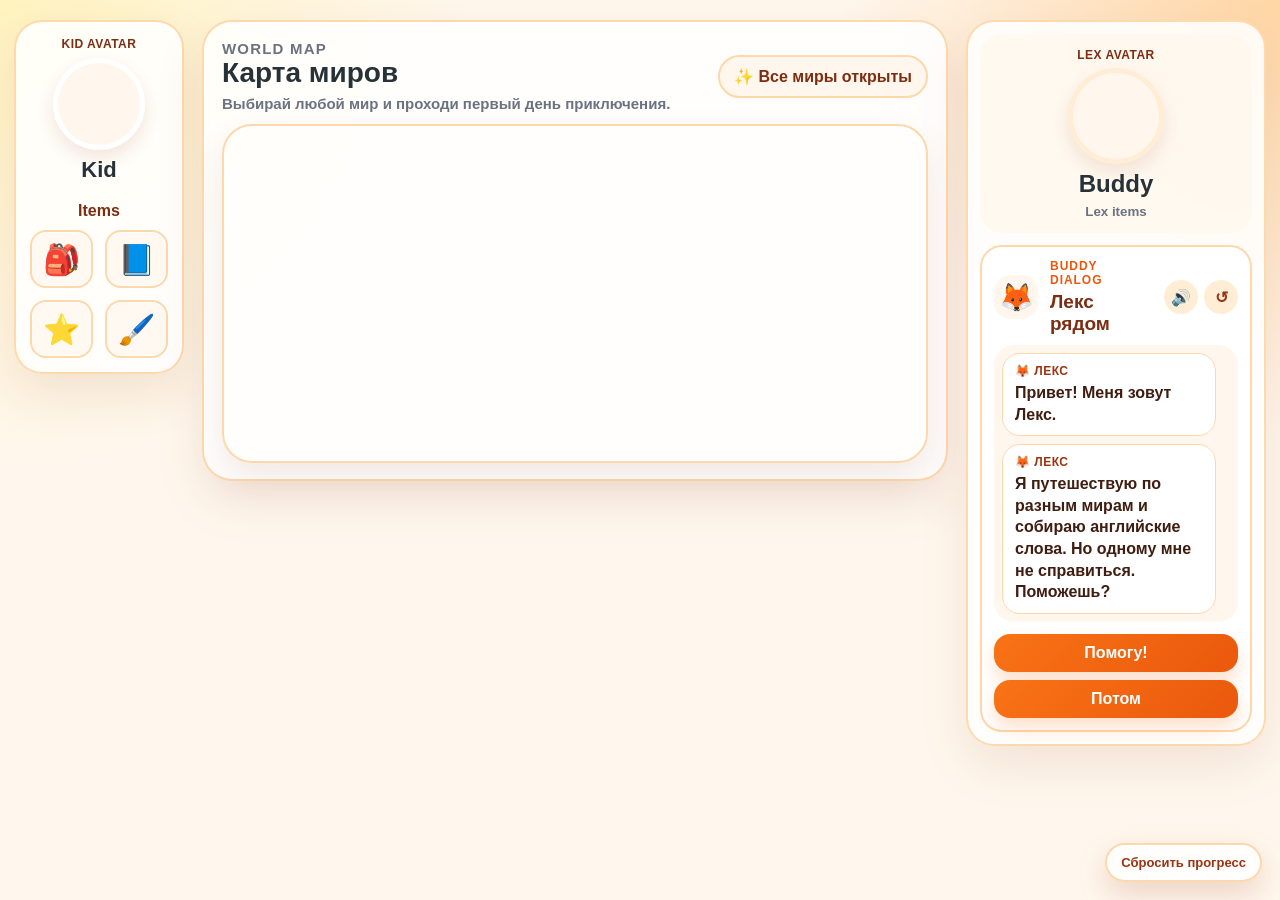
==== index.html @ 17012216 "Add files via upload" ====
<!doctype html>
<html lang="ru">
  <head>
    <meta charset="UTF-8" />
    <meta name="viewport" content="width=device-width, initial-scale=1.0" />
    <meta name="description" content="Геймифицированное приложение для изучения английского языка детьми." />
    <title>English Kids — Learning Adventure</title>
    <link rel="stylesheet" href="styles.css" />
  </head>
  <body>
    <main id="app"></main>
    <script src="content.js"></script>
    <script src="app.js"></script>
  </body>
</html>
---- styles.css ----
:root {
  --bg: #fff7ed;
  --panel: #ffffff;
  --panel-soft: #fffbeb;
  --text: #263238;
  --muted: #6b7280;
  --line: #fed7aa;
  --accent: #f97316;
  --accent-dark: #ea580c;
  --green: #16a34a;
  --shadow: 0 18px 50px rgba(124, 45, 18, 0.12);
}

* { box-sizing: border-box; }

body {
  margin: 0;
  min-height: 100vh;
  font-family: Arial, Helvetica, sans-serif;
  color: var(--text);
  background:
    radial-gradient(circle at top left, #fde68a 0, transparent 32%),
    radial-gradient(circle at top right, #fdba74 0, transparent 30%),
    var(--bg);
}

button, input { font: inherit; }
button { cursor: pointer; }

.shell {
  width: min(1160px, calc(100% - 28px));
  margin: 0 auto;
  padding: 22px 0 44px;
}

.topbar {
  display: grid;
  grid-template-columns: 240px 1fr auto;
  gap: 14px;
  align-items: stretch;
  margin-bottom: 18px;
}

.avatar-card, .xp-card, .hero, .scene-section, .task-main, .task-side, .completion-card {
  background: rgba(255, 255, 255, 0.88);
  border: 2px solid rgba(254, 215, 170, 0.9);
  border-radius: 28px;
  box-shadow: var(--shadow);
}

.avatar-card {
  display: flex;
  align-items: center;
  gap: 14px;
  padding: 16px;
}

.avatar-face {
  width: 62px;
  height: 62px;
  display: grid;
  place-items: center;
  border-radius: 22px;
  background: #ffedd5;
  font-size: 34px;
}

.avatar-card h1, .hero h2, .section-title h2, .task-header h2, .modal-card h2, .completion-card h2 {
  margin: 0;
}

.small-label {
  margin: 0 0 4px;
  font-size: 12px;
  font-weight: 800;
  color: var(--accent-dark);
  letter-spacing: 0.08em;
  text-transform: uppercase;
}

.xp-card { padding: 18px; }
.xp-head { display: flex; justify-content: space-between; gap: 10px; font-size: 15px; }
.xp-track { height: 16px; margin: 10px 0; overflow: hidden; border-radius: 999px; background: #ffedd5; border: 1px solid #fdba74; }
.xp-fill { height: 100%; border-radius: inherit; background: linear-gradient(90deg, #fb923c, #f97316); }
.skill-row { display: flex; flex-wrap: wrap; gap: 8px; }
.skill-pill { padding: 6px 10px; border-radius: 999px; background: #f3f4f6; color: var(--muted); font-size: 12px; font-weight: 700; }
.skill-pill.on { background: #dcfce7; color: #166534; }

.ghost-button {
  min-width: 148px;
  border: 2px solid #fed7aa;
  border-radius: 20px;
  color: #9a3412;
  background: rgba(255,255,255,0.82);
  font-weight: 800;
}

.hero {
  display: flex;
  justify-content: space-between;
  gap: 20px;
  align-items: center;
  padding: 26px;
  margin-bottom: 18px;
}
.hero p { margin: 8px 0 0; color: var(--muted); }
.hero-badge { font-size: 80px; filter: drop-shadow(0 8px 18px rgba(234,88,12,0.2)); }

.world-grid {
  display: grid;
  grid-template-columns: repeat(5, 1fr);
  gap: 12px;
  margin-bottom: 18px;
}

.world-card {
  display: flex;
  flex-direction: column;
  gap: 8px;
  min-height: 168px;
  padding: 16px;
  border: 2px solid var(--line);
  border-radius: 24px;
  background: #fff;
  text-align: left;
  box-shadow: 0 10px 25px rgba(124, 45, 18, 0.08);
}
.world-card.active { outline: 4px solid rgba(249,115,22,0.22); border-color: var(--accent); }
.world-emoji { font-size: 38px; }
.world-card strong { font-size: 20px; }
.world-card small { color: var(--muted); line-height: 1.35; }
.world-card em { margin-top: auto; color: var(--accent-dark); font-style: normal; font-weight: 800; }

.scene-section { padding: 20px; }
.section-title { display: flex; align-items: end; justify-content: space-between; gap: 18px; margin-bottom: 16px; }
.section-title span { color: var(--muted); font-weight: 700; }
.scene-grid { display: grid; grid-template-columns: repeat(2, 1fr); gap: 14px; }

.scene-card {
  display: grid;
  grid-template-columns: 64px 1fr auto;
  gap: 14px;
  align-items: center;
  padding: 16px;
  border: 2px solid #fde68a;
  border-radius: 22px;
  background: var(--panel-soft);
}
.scene-card.completed { background: #f0fdf4; border-color: #bbf7d0; }
.scene-emoji { display: grid; place-items: center; width: 58px; height: 58px; border-radius: 20px; background: #fff; font-size: 32px; }
.scene-card h3 { margin: 0 0 2px; }
.scene-card p { margin: 4px 0; color: var(--muted); }
.ru-title { font-weight: 800; color: #9a3412 !important; }
.tag-row { display: flex; flex-wrap: wrap; gap: 6px; margin-top: 9px; }
.tag-row span { padding: 5px 8px; border-radius: 999px; background: #fff; color: #9a3412; font-size: 12px; font-weight: 800; }

.primary-button {
  border: 0;
  border-radius: 18px;
  padding: 12px 18px;
  color: #fff;
  background: linear-gradient(135deg, var(--accent), var(--accent-dark));
  font-weight: 900;
  box-shadow: 0 10px 20px rgba(249,115,22,0.25);
}
.primary-button.wide { width: 100%; margin-top: 16px; }
.back-link { border: 0; background: transparent; color: #9a3412; font-weight: 900; padding: 0; margin-bottom: 16px; }
.empty-card { padding: 24px; border-radius: 22px; background: #fff; color: var(--muted); }

.task-layout {
  display: grid;
  grid-template-columns: minmax(0, 1fr) 360px;
  gap: 18px;
}
.task-main, .task-side { padding: 22px; }
.task-header { display: flex; justify-content: space-between; gap: 18px; align-items: start; }
.step-pill { padding: 8px 12px; border-radius: 999px; background: #ffedd5; color: #9a3412; font-weight: 900; }
.task-progress { height: 12px; background: #ffedd5; border-radius: 999px; overflow: hidden; margin: 18px 0; }
.task-progress div { height: 100%; background: var(--accent); border-radius: inherit; }
.task-card { padding: 22px; border-radius: 24px; background: #fff; border: 2px solid #fed7aa; }
.instruction { margin: 0 0 8px; color: #9a3412; font-weight: 800; }
.task-card h3 { margin: 0 0 18px; font-size: 28px; }
.choice-grid { display: grid; grid-template-columns: repeat(3, 1fr); gap: 12px; }
.choice-grid.multi { grid-template-columns: repeat(4, 1fr); }
.choice-card {
  min-height: 120px;
  display: flex;
  flex-direction: column;
  justify-content: center;
  align-items: center;
  gap: 8px;
  border: 2px solid #fed7aa;
  border-radius: 22px;
  background: #fff7ed;
  color: var(--text);
}
.choice-card:hover, .choice-card.selected { border-color: var(--accent); background: #ffedd5; transform: translateY(-1px); }
.choice-image { font-size: 24px; line-height: 1.05; }
.choice-card strong { position: relative; z-index: 1; }
.fill-row {
  display: flex;
  align-items: center;
  gap: 10px;
  flex-wrap: wrap;
  padding: 16px;
  border-radius: 18px;
  background: #fff7ed;
  font-size: 24px;
  font-weight: 800;
}
.answer-input {
  min-width: 130px;
  padding: 12px 14px;
  border: 2px solid #fdba74;
  border-radius: 16px;
  background: #fff;
  font-weight: 800;
}
.match-list { display: grid; gap: 10px; }
.match-item { display: flex; justify-content: space-between; align-items: center; padding: 14px 16px; border-radius: 18px; background: #fff7ed; border: 2px solid #fed7aa; font-size: 20px; }
.match-item span { font-size: 34px; }
.feedback { margin: 14px 0 0; padding: 12px 14px; border-radius: 16px; background: #ffedd5; color: #9a3412; font-weight: 900; }

.visual-card { position: sticky; top: 16px; border-radius: 24px; background: #fff; border: 2px solid #fed7aa; overflow: hidden; text-align: center; }
.visual-card img { width: 100%; display: block; aspect-ratio: 4 / 3; object-fit: cover; background: #fff7ed; }
.visual-card h3 { margin: 16px 16px 4px; }
.visual-card p { margin: 0 16px 18px; color: var(--muted); }
.visual-card.soft { padding: 34px 20px; }
.big-emoji { font-size: 92px; }

.modal-backdrop {
  position: fixed;
  inset: 0;
  z-index: 20;
  display: grid;
  place-items: center;
  padding: 18px;
  background: rgba(124, 45, 18, 0.35);
  backdrop-filter: blur(6px);
}
.modal-card {
  width: min(720px, 100%);
  max-height: 92vh;
  overflow: auto;
  padding: 26px;
  border-radius: 30px;
  background: #fff;
  border: 3px solid #fdba74;
  box-shadow: var(--shadow);
}
.rule-text { color: #374151; line-height: 1.55; font-weight: 700; }
.grammar-items { display: grid; grid-template-columns: repeat(3, 1fr); gap: 12px; margin: 18px 0; }
.grammar-items article { padding: 16px; border-radius: 20px; background: #fff7ed; border: 2px solid #fed7aa; text-align: center; }
.grammar-image { font-size: 42px; margin-bottom: 8px; }
.grammar-items p { color: var(--muted); margin-bottom: 0; }

.completion-card {
  width: min(720px, 100%);
  margin: 28px auto;
  padding: 26px;
  text-align: center;
}
.completion-card img { width: min(440px, 100%); aspect-ratio: 4 / 3; object-fit: cover; border-radius: 24px; border: 2px solid #fed7aa; background: #fff7ed; }
.completion-card h2 { font-size: 44px; color: var(--accent-dark); margin-top: 14px; }
.completion-card h3 { margin: 8px 0; }
.completion-card p { color: var(--muted); }
.reward-row { display: flex; justify-content: center; flex-wrap: wrap; gap: 10px; margin: 18px 0; }
.reward-row span { padding: 10px 14px; border-radius: 999px; background: #dcfce7; color: #166534; font-weight: 900; }
.hint-text { font-weight: 900; color: #9a3412 !important; }

@media (max-width: 920px) {
  .topbar { grid-template-columns: 1fr; }
  .world-grid { grid-template-columns: repeat(2, 1fr); }
  .scene-grid { grid-template-columns: 1fr; }
  .task-layout { grid-template-columns: 1fr; }
  .task-side { order: -1; }
  .choice-grid, .choice-grid.multi, .grammar-items { grid-template-columns: 1fr; }
  .scene-card { grid-template-columns: 54px 1fr; }
  .scene-card .primary-button { grid-column: 1 / -1; }
}

.match-columns {
  display: grid;
  grid-template-columns: 1fr 1fr;
  gap: 14px;
}
.match-col {
  padding: 14px;
  border: 2px solid #fed7aa;
  border-radius: 20px;
  background: #fffaf0;
}
.match-col h4 {
  margin: 0 0 10px;
  color: #334155;
}
.match-chip {
  min-height: 54px;
  display: grid;
  place-items: center;
  margin-bottom: 10px;
  padding: 12px;
  border-radius: 16px;
  background: #fff7ed;
  border: 1px solid #fed7aa;
  font-weight: 900;
}
.picture-chip {
  font-size: 34px;
}
.grammar-pair-grid {
  display: grid;
  grid-template-columns: repeat(3, 1fr);
  gap: 12px;
  margin: 18px 0;
}
.grammar-pair {
  padding: 12px;
  border-radius: 22px;
  background: #fff7ed;
  border: 2px solid #fed7aa;
}
.grammar-mini {
  min-height: 132px;
  padding: 12px;
  border-radius: 18px;
  background: #fffdf7;
  text-align: center;
}
.grammar-mini p {
  margin: 6px 0 0;
  color: var(--muted);
}
.pair-arrow {
  text-align: center;
  color: var(--accent-dark);
  font-weight: 900;
  padding: 4px 0;
}
.vocab-grid {
  display: grid;
  grid-template-columns: repeat(2, 1fr);
  gap: 12px;
}
.vocab-item {
  padding: 16px;
  border: 2px solid #fed7aa;
  border-radius: 22px;
  background: #fff7ed;
  text-align: center;
}
.vocab-item span {
  display: block;
  font-size: 48px;
  margin-bottom: 8px;
}
.vocab-item em {
  color: #9a3412;
  font-style: normal;
}
.vocab-item p {
  color: var(--muted);
  margin: 8px 0 0;
}
.completion-card img {
  width: min(560px, 100%);
  aspect-ratio: 16 / 9;
}
.world-grid {
  grid-template-columns: repeat(auto-fit, minmax(160px, 1fr));
}
@media (max-width: 920px) {
  .match-columns,
  .grammar-pair-grid,
  .vocab-grid {
    grid-template-columns: 1fr;
  }
}

/* v4: real interactive matching */
.interactive-match .match-chip {
  width: 100%;
  cursor: pointer;
  color: var(--text);
}
.interactive-match .match-chip:hover,
.interactive-match .match-chip.selected {
  border-color: var(--accent);
  background: #ffedd5;
  transform: translateY(-1px);
}
.interactive-match .match-chip.matched {
  background: #dcfce7;
  border-color: #86efac;
  color: #166534;
  cursor: default;
}
.interactive-match .match-chip:disabled {
  opacity: 0.9;
}
.match-help,
.mini-progress {
  margin: 12px 0 0;
  color: var(--muted);
  font-weight: 800;
}

/* v4: Vocabulary Garden interactive picture */
.vocab-modal-card {
  width: min(860px, 100%);
}
.modal-vocab-grid .vocab-item,
.vocab-grid .vocab-item {
  cursor: pointer;
}
.modal-vocab-grid .vocab-item:hover,
.vocab-grid .vocab-item:hover {
  border-color: var(--accent);
  background: #ffedd5;
}
.vocab-item {
  color: var(--text);
  font: inherit;
}
.vocab-item strong {
  display: block;
  font-size: 20px;
}
.vocab-item small {
  display: inline-block;
  margin-top: 8px;
  color: #9a3412;
  font-weight: 900;
}

.garden-scene {
  position: relative;
  min-height: 430px;
  overflow: hidden;
  border: 3px solid #bbf7d0;
  border-radius: 30px;
  background:
    radial-gradient(circle at 50% 56%, rgba(255,255,255,0.8) 0 8%, transparent 18%),
    radial-gradient(circle at 48% 45%, #bfdbfe 0 0.5%, transparent 18%),
    linear-gradient(#7dd3fc 0 48%, #bbf7d0 48% 100%);
  box-shadow: inset 0 -90px 80px rgba(22, 163, 74, 0.15);
}
.garden-scene::before,
.garden-scene::after {
  content: "";
  position: absolute;
  bottom: 0;
  width: 260px;
  height: 260px;
  border-radius: 50% 50% 0 0;
  background: #15803d;
  opacity: 0.22;
}
.garden-scene::before { left: -80px; }
.garden-scene::after { right: -70px; }
.garden-word {
  position: absolute;
  display: grid;
  place-items: center;
  gap: 8px;
  min-width: 124px;
  padding: 12px 16px;
  border: 3px solid rgba(255,255,255,0.8);
  border-radius: 26px;
  background: rgba(255, 255, 255, 0.68);
  color: #fff;
  text-shadow: 0 2px 5px rgba(15,23,42,0.35);
  font-weight: 900;
  box-shadow: 0 12px 30px rgba(15,23,42,0.16);
  backdrop-filter: blur(4px);
  cursor: pointer;
}
.garden-word strong { font-size: 24px; }
.garden-emoji { font-size: 68px; line-height: 1; text-shadow: none; }
.garden-word:hover,
.garden-word.active {
  transform: translateY(-3px) scale(1.03);
  background: rgba(255, 237, 213, 0.9);
  color: #9a3412;
  text-shadow: none;
  border-color: var(--accent);
}
.garden-word.seen::after {
  content: "✓";
  position: absolute;
  top: -8px;
  right: -8px;
  display: grid;
  place-items: center;
  width: 30px;
  height: 30px;
  border-radius: 999px;
  background: #22c55e;
  color: #fff;
  text-shadow: none;
}
.garden-tall { left: 8%; top: 8%; }
.garden-beautiful { left: 40%; top: 36%; }
.garden-ugly { right: 8%; top: 19%; }
.garden-short { right: 12%; bottom: 8%; }

.vocab-detail-card {
  padding: 20px;
  text-align: center;
}
.vocab-detail-card .detail-emoji {
  font-size: 92px;
}
.vocab-detail-card h3 {
  margin: 8px 0 4px;
  color: #9a3412;
  font-size: 34px;
}
.vocab-detail-card .translation {
  margin: 0 0 8px;
  color: var(--text);
  font-size: 20px;
  font-weight: 900;
}
.listen-button {
  border: 0;
  border-radius: 16px;
  padding: 10px 14px;
  background: #ffedd5;
  color: #9a3412;
  font-weight: 900;
}
.vocab-side {
  padding: 10px;
}
.garden-detail-mobile {
  display: none;
  margin-top: 12px;
  border: 2px solid #fed7aa;
  border-radius: 22px;
  background: #fff7ed;
}

@media (max-width: 920px) {
  .garden-scene { min-height: 520px; }
  .garden-word { min-width: 110px; }
  .garden-tall { left: 6%; top: 5%; }
  .garden-beautiful { left: 28%; top: 38%; }
  .garden-ugly { right: 5%; top: 18%; }
  .garden-short { right: 8%; bottom: 8%; }
  .garden-detail-mobile { display: block; }
  .task-side .vocab-side { display: none; }
}

/* v5: Vocabulary Garden static preview and image-based garden */
.vocab-world-intro {
  display: grid;
  grid-template-columns: minmax(280px, 520px) 1fr;
  gap: 18px;
  align-items: center;
  margin: 0 0 18px;
  padding: 16px;
  border: 2px solid #bbf7d0;
  border-radius: 24px;
  background: #f0fdf4;
}
.vocab-world-intro img {
  width: 100%;
  border-radius: 20px;
  border: 2px solid #fed7aa;
  display: block;
}
.vocab-world-intro h3 { margin: 0 0 8px; }
.vocab-world-intro p { margin: 0 0 12px; color: var(--muted); font-weight: 700; line-height: 1.45; }
.word-pill-row { display: flex; flex-wrap: wrap; gap: 8px; }
.word-pill-row span {
  padding: 7px 10px;
  border-radius: 999px;
  background: #fff;
  color: #166534;
  font-weight: 900;
  border: 1px solid #bbf7d0;
}

.choice-grid { grid-template-columns: repeat(auto-fit, minmax(150px, 1fr)); }
.choice-grid.multi { grid-template-columns: repeat(auto-fit, minmax(120px, 1fr)); }

.image-garden {
  min-height: 410px;
  background-size: cover;
  background-position: center;
  border-color: #fdba74;
}
.image-garden::before,
.image-garden::after { display: none; }
.image-garden .garden-word {
  min-width: 96px;
  padding: 8px 12px;
  background: rgba(255,255,255,0.25);
  border-color: rgba(255,255,255,0.55);
  color: #fff;
  box-shadow: none;
  text-shadow: 0 2px 6px rgba(15,23,42,0.55);
}
.image-garden .garden-emoji {
  display: none;
}
.image-garden .garden-word strong { font-size: 22px; }
.image-garden .garden-word:hover,
.image-garden .garden-word.active {
  background: rgba(255, 237, 213, 0.95);
  color: #9a3412;
  text-shadow: none;
}
.image-garden .garden-tall { left: 17%; top: 3%; }
.image-garden .garden-beautiful { left: 42%; top: 9%; }
.image-garden .garden-ugly { right: 13%; top: 20%; }
.image-garden .garden-short { left: 9%; bottom: 22%; }
.image-garden .garden-hungry { left: 31%; bottom: 13%; }
.image-garden .garden-yum { left: 54%; bottom: 14%; }
.image-garden .garden-yuck { right: 9%; bottom: 15%; }

.vocab-thumb {
  width: 96px;
  height: 72px;
  object-fit: cover;
  border-radius: 14px;
  display: block;
  margin: 0 auto 8px;
}
.detail-image {
  width: min(260px, 100%);
  aspect-ratio: 4 / 3;
  object-fit: cover;
  border-radius: 18px;
  border: 2px solid #fed7aa;
  display: block;
  margin: 0 auto 10px;
}

@media (max-width: 920px) {
  .vocab-world-intro { grid-template-columns: 1fr; }
  .image-garden { min-height: 360px; }
  .image-garden .garden-word { min-width: 78px; padding: 6px 8px; }
  .image-garden .garden-word strong { font-size: 16px; }
}

/* v6 final Café fixes */
.grammar-ru {
  display: block;
  margin-top: 5px;
  color: #9a3412;
  font-style: normal;
  font-weight: 900;
}
.grammar-listen {
  margin-top: 10px;
  padding: 8px 10px;
  font-size: 13px;
}
.basic-garden .garden-tall { left: 27%; top: 2%; }
.basic-garden .garden-beautiful { left: 42%; top: 39%; }
.basic-garden .garden-ugly { right: 11%; top: 27%; }
.basic-garden .garden-short { right: 10%; bottom: 26%; }
.full-garden .garden-tall { left: 16%; top: 4%; }
.full-garden .garden-beautiful { left: 42%; top: 4%; }
.full-garden .garden-ugly { right: 13%; top: 21%; }
.full-garden .garden-short { left: 8%; bottom: 16%; }
.full-garden .garden-hungry { left: 31%; bottom: 15%; }
.full-garden .garden-yum { left: 62%; bottom: 31%; }
.full-garden .garden-yuck { right: 9%; bottom: 31%; }

/* v8 Zoo world */
.word-pill-button {
  padding: 7px 10px;
  border-radius: 999px;
  background: #fff;
  color: #166534;
  font: inherit;
  font-weight: 900;
  border: 1px solid #bbf7d0;
  cursor: pointer;
}
.word-pill-button:hover {
  background: #dcfce7;
}
.zoo-garden .garden-lion { left: 8%; top: 52%; }
.zoo-garden .garden-giraffe { left: 28%; top: 20%; }
.zoo-garden .garden-elephant { left: 56%; top: 45%; }
.zoo-garden .garden-octopus { right: 7%; bottom: 14%; }
.zoo-garden.image-garden .garden-word {
  background: rgba(255,255,255,0.38);
}
@media (max-width: 920px) {
  .zoo-garden .garden-lion { left: 6%; top: 50%; }
  .zoo-garden .garden-giraffe { left: 22%; top: 18%; }
  .zoo-garden .garden-elephant { left: 50%; top: 44%; }
  .zoo-garden .garden-octopus { right: 5%; bottom: 12%; }
}

/* v9 zoo edits */
.toast-card {
  position: fixed;
  top: 18px;
  right: 18px;
  z-index: 30;
  width: min(360px, calc(100vw - 32px));
  background: rgba(255,255,255,0.96);
  border: 2px solid #fed7aa;
  border-radius: 22px;
  box-shadow: 0 18px 48px rgba(154, 52, 18, 0.18);
  padding: 14px 46px 14px 16px;
  color: #7c2d12;
  font-weight: 900;
}
.toast-card button {
  position: absolute;
  top: 8px;
  right: 10px;
  border: 0;
  background: #ffedd5;
  color: #9a3412;
  border-radius: 999px;
  width: 28px;
  height: 28px;
  cursor: pointer;
  font-weight: 900;
}
.grammar-thumb {
  width: 104px;
  height: 84px;
  object-fit: cover;
  border-radius: 16px;
  display: block;
  margin: 0 auto 8px;
  border: 1px solid #fed7aa;
}

/* v10 zoo second-day additions */
.zoo-adjectives-garden .garden-lion { left: 9%; top: 55%; }
.zoo-adjectives-garden .garden-giraffe { left: 18%; top: 8%; }
.zoo-adjectives-garden .garden-elephant { right: 8%; top: 48%; }
.zoo-adjectives-garden .garden-octopus { left: 43%; bottom: 12%; }
.zoo-adjectives-garden .garden-young { left: 9%; top: 42%; }
.zoo-adjectives-garden .garden-old { left: 44%; top: 10%; }
.zoo-adjectives-garden .garden-fat { right: 8%; top: 36%; }
.zoo-adjectives-garden .garden-cute { left: 45%; bottom: 23%; }
.zoo-adjectives-garden.image-garden .garden-word {
  background: rgba(255,255,255,0.42);
}
@media (max-width: 920px) {
  .zoo-adjectives-garden .garden-word { min-width: 70px; }
  .zoo-adjectives-garden .garden-lion { left: 6%; top: 54%; }
  .zoo-adjectives-garden .garden-giraffe { left: 13%; top: 7%; }
  .zoo-adjectives-garden .garden-elephant { right: 5%; top: 48%; }
  .zoo-adjectives-garden .garden-octopus { left: 39%; bottom: 10%; }
}

/* v11 zoo/audio final fixes */
.zoo-garden .garden-snake { left: 22%; bottom: 10%; }
.zoo-adjectives-garden .garden-snake { left: 32%; bottom: 8%; }
.zoo-adjectives-garden .garden-word {
  min-width: 72px;
}
@media (max-width: 920px) {
  .zoo-garden .garden-snake { left: 18%; bottom: 8%; }
  .zoo-adjectives-garden .garden-snake { left: 29%; bottom: 8%; }
}

.avatar-button {
  border: 2px solid #fed7aa;
  cursor: pointer;
  text-align: left;
  width: auto;
}
.avatar-button:hover {
  transform: translateY(-1px);
  box-shadow: 0 12px 24px rgba(154, 52, 18, 0.12);
}
.achievement-card {
  max-width: 760px;
}
.achievement-image {
  width: min(360px, 100%);
  display: block;
  margin: 18px auto;
  border-radius: 22px;
  border: 2px solid #fed7aa;
  box-shadow: 0 16px 32px rgba(154, 52, 18, 0.12);
}
.inventory-item {
  display: grid;
  grid-template-columns: 120px 1fr;
  gap: 18px;
  align-items: center;
  padding: 16px;
  border: 2px solid #fed7aa;
  border-radius: 20px;
  margin: 12px 0;
  background: #fff7ed;
}
.inventory-item img {
  width: 120px;
  height: 120px;
  object-fit: cover;
  border-radius: 16px;
}
@media (max-width: 640px) {
  .inventory-item { grid-template-columns: 1fr; }
  .inventory-item img { width: 100%; height: auto; }
}

/* v13 School + Lex Buddy */
.topbar {
  grid-template-columns: 200px 1fr 200px;
}
.buddy-button {
  border: 2px solid #fed7aa;
  cursor: pointer;
  text-align: left;
  width: auto;
}
.buddy-button:hover {
  transform: translateY(-1px);
  box-shadow: 0 12px 24px rgba(154, 52, 18, 0.12);
}
.buddy-face { background: #fff7ed; }
.reset-floating {
  position: fixed;
  right: 18px;
  bottom: 18px;
  z-index: 18;
  min-width: 0;
  padding: 10px 14px;
  font-size: 13px;
  box-shadow: 0 12px 30px rgba(154,52,18,0.18);
}
.buddy-speech {
  display: grid;
  grid-template-columns: 58px 1fr;
  gap: 12px;
  align-items: center;
  margin: 12px 0 16px;
  padding: 12px;
  border: 2px solid #fed7aa;
  border-radius: 22px;
  background: #fff7ed;
}
.buddy-speech-face {
  width: 58px;
  height: 58px;
  display: grid;
  place-items: center;
  border-radius: 20px;
  background: #ffedd5;
  font-size: 34px;
}
.buddy-speech p { margin: 0; color: #7c2d12; font-weight: 800; line-height: 1.4; }
.buddy-toast p { line-height: 1.35; }
.buddy-inventory-item {
  display: grid;
  grid-template-columns: 72px 1fr;
  gap: 14px;
  align-items: center;
  padding: 14px;
  border: 2px solid #fed7aa;
  border-radius: 20px;
  margin: 12px 0;
  background: #fff7ed;
}
.buddy-item-emoji {
  width: 72px;
  height: 72px;
  display: grid;
  place-items: center;
  border-radius: 20px;
  background: #fff;
  font-size: 42px;
}
.buddy-inventory-item h3 { margin: 0 0 4px; }
.buddy-inventory-item p { margin: 6px 0 0; color: var(--muted); }
.mini-listen {
  display: inline-flex;
  align-items: center;
  justify-content: center;
  gap: 4px;
  margin-top: 6px;
  padding: 6px 9px;
  border-radius: 999px;
  background: #ffedd5;
  color: #9a3412;
  font-size: 12px;
  font-weight: 900;
  border: 1px solid #fed7aa;
}
.choice-card .mini-listen { margin-top: 2px; }
.match-chip .mini-listen { margin-left: 8px; }
.school-supplies-garden .garden-bag { left: 9%; bottom: 13%; }
.school-supplies-garden .garden-pencil { left: 39%; top: 42%; }
.school-supplies-garden .garden-pen { left: 58%; top: 42%; }
.school-supplies-garden .garden-eraser { right: 10%; top: 43%; }
.school-supplies-garden.image-garden .garden-word { background: rgba(255,255,255,0.42); }
.numbers-garden .garden-word {
  min-width: 82px;
  min-height: 62px;
  background: rgba(255,255,255,0.38);
}
.numbers-garden .garden-word strong { font-size: 22px; }
.numbers-garden .garden-one { left: 15%; top: 30%; }
.numbers-garden .garden-two { left: 43%; top: 30%; }
.numbers-garden .garden-three { right: 15%; top: 30%; }
.numbers-4 .garden-one { left: 9%; top: 30%; }
.numbers-4 .garden-two { left: 33%; top: 30%; }
.numbers-4 .garden-three { left: 57%; top: 30%; }
.numbers-4 .garden-four { right: 8%; top: 30%; }
.numbers-5 .garden-one { left: 12%; top: 21%; }
.numbers-5 .garden-two { left: 42%; top: 21%; }
.numbers-5 .garden-three { right: 12%; top: 21%; }
.numbers-5 .garden-four { left: 27%; bottom: 18%; }
.numbers-5 .garden-five { right: 27%; bottom: 18%; }
@media (max-width: 920px) {
  .topbar { grid-template-columns: 1fr; }
  .reset-floating { right: 12px; bottom: 12px; }
  .school-supplies-garden .garden-word,
  .numbers-garden .garden-word { min-width: 70px; padding: 6px 8px; }
  .school-supplies-garden .garden-pencil { left: 34%; top: 43%; }
  .school-supplies-garden .garden-pen { left: 56%; top: 43%; }
}

/* v15 Lex floating dialog panel */
.lex-dialog-panel {
  position: fixed;
  right: 18px;
  bottom: 82px;
  z-index: 20;
  width: min(360px, calc(100vw - 36px));
  padding: 14px;
  border: 2px solid #fed7aa;
  border-radius: 28px;
  background: rgba(255, 255, 255, 0.96);
  box-shadow: 0 18px 48px rgba(154, 52, 18, 0.18);
}
.lex-dialog-head {
  display: grid;
  grid-template-columns: 54px 1fr auto;
  gap: 12px;
  align-items: center;
  margin-bottom: 10px;
}
.lex-face {
  width: 54px;
  height: 54px;
  display: grid;
  place-items: center;
  border-radius: 20px;
  background: #fff7ed;
  font-size: 34px;
}
.lex-dialog-head h2 {
  margin: 0;
  color: #7c2d12;
  font-size: 22px;
}
.lex-clear-button {
  width: 34px;
  height: 34px;
  border: 0;
  border-radius: 999px;
  background: #ffedd5;
  color: #9a3412;
  font-weight: 900;
}
.lex-dialog-scroll {
  max-height: 300px;
  overflow: auto;
  display: grid;
  gap: 8px;
  padding: 8px;
  border-radius: 20px;
  background: #fff7ed;
}
.lex-message {
  max-width: 88%;
  padding: 10px 12px;
  border-radius: 18px;
  border: 1px solid #fed7aa;
  background: #fff;
}
.lex-message span {
  display: block;
  margin-bottom: 4px;
  color: #9a3412;
  font-size: 12px;
  font-weight: 900;
  text-transform: uppercase;
  letter-spacing: 0.04em;
}
.lex-message p {
  margin: 0;
  color: #3f1d10;
  line-height: 1.35;
  font-weight: 800;
}
.lex-message.from-user {
  justify-self: end;
  background: #dcfce7;
  border-color: #86efac;
}
.lex-message.from-user span {
  color: #166534;
}
.lex-choice-row {
  display: flex;
  flex-wrap: wrap;
  gap: 8px;
  margin-top: 12px;
}
.lex-choice-button {
  flex: 1 1 120px;
  padding: 10px 12px;
  border: 0;
  border-radius: 16px;
  background: linear-gradient(135deg, var(--accent), var(--accent-dark));
  color: #fff;
  font-weight: 900;
  box-shadow: 0 10px 18px rgba(249, 115, 22, 0.22);
}
.lex-hint {
  margin: 10px 4px 0;
  color: var(--muted);
  font-size: 13px;
  font-weight: 800;
}
@media (max-width: 920px) {
  .lex-dialog-panel {
    position: static;
    width: 100%;
    margin: 0 0 18px;
  }
  .lex-dialog-scroll {
    max-height: 220px;
  }
}
/* v16 school world additions */
.school-supplies-full .garden-bag { left: 8%; bottom: 18%; }
.school-supplies-full .garden-book { left: 28%; top: 38%; }
.school-supplies-full .garden-notebook { left: 48%; top: 39%; }
.school-supplies-full .garden-ruler { left: 64%; top: 41%; }
.school-supplies-full .garden-pen { right: 18%; top: 41%; }
.school-supplies-full .garden-pencil { right: 11%; top: 47%; }
.school-supplies-full .garden-eraser { right: 7%; top: 55%; }
.choice-card .choice-image:empty { display: none; }

.lex-head-actions {
  display: flex;
  gap: 6px;
  align-items: center;
}
.lex-sound-button,
.lex-clear-button {
  width: 34px;
  height: 34px;
  border: 0;
  border-radius: 999px;
  background: #ffedd5;
  color: #9a3412;
  font-weight: 900;
}
.audio-check-card {
  max-width: 620px;
}
.audio-check-word {
  display: flex;
  justify-content: center;
  margin: 18px 0;
}
.audio-check-grid {
  grid-template-columns: repeat(2, minmax(0, 1fr));
}
.modal-actions {
  display: flex;
  gap: 10px;
  justify-content: flex-end;
  flex-wrap: wrap;
  margin-top: 18px;
}
.secondary-button {
  border: 2px solid #fed7aa;
  border-radius: 18px;
  padding: 12px 18px;
  color: #9a3412;
  background: #fff7ed;
  font-weight: 900;
}
.feedback-line {
  margin: 14px 0 0;
  padding: 12px 14px;
  border-radius: 16px;
  background: #ffedd5;
  color: #7c2d12;
  font-weight: 800;
}

/* v22 Playground Vocabulary Garden positions */
.playground-toys.image-garden .garden-word,
.playground-toys-full.image-garden .garden-word,
.playground-colors.image-garden .garden-word {
  min-width: 94px;
  padding: 7px 10px;
  background: rgba(255, 255, 255, 0.58);
  border-color: rgba(255, 255, 255, 0.9);
  color: #3f1d10;
  text-shadow: none;
  box-shadow: 0 8px 18px rgba(15, 23, 42, 0.12);
}
.playground-toys .garden-car { left: 12%; top: 51%; }
.playground-toys .garden-train { left: 38%; top: 26%; }
.playground-toys .garden-doll { left: 56%; top: 42%; }
.playground-toys .garden-airplane { right: 10%; top: 39%; }

.playground-toys-full .garden-car { left: 13%; top: 45%; }
.playground-toys-full .garden-train { left: 38%; top: 24%; }
.playground-toys-full .garden-doll { left: 57%; top: 38%; }
.playground-toys-full .garden-airplane { right: 9%; top: 35%; }
.playground-toys-full .garden-ball { left: 43%; top: 55%; }
.playground-toys-full .garden-loop { left: 18%; bottom: 10%; }
.playground-toys-full .garden-kite { left: 55%; bottom: 13%; }
.playground-toys-full .garden-bike { right: 14%; bottom: 12%; }

.playground-colors .garden-red { left: 24%; top: 20%; }
.playground-colors .garden-blue { right: 24%; top: 20%; }
.playground-colors .garden-green { left: 24%; bottom: 20%; }
.playground-colors .garden-pink { right: 24%; bottom: 20%; }

@media (max-width: 920px) {
  .playground-toys.image-garden .garden-word,
  .playground-toys-full.image-garden .garden-word,
  .playground-colors.image-garden .garden-word {
    min-width: 72px;
    padding: 5px 7px;
  }
  .playground-toys.image-garden .garden-word strong,
  .playground-toys-full.image-garden .garden-word strong,
  .playground-colors.image-garden .garden-word strong {
    font-size: 14px;
  }
}


/* v23 coloring-click task */
.coloring-workspace { display: grid; gap: 12px; }
.coloring-help { margin: 0; color: var(--muted); font-weight: 800; }
.coloring-image-wrap {
  position: relative;
  overflow: hidden;
  border: 3px solid #fed7aa;
  border-radius: 26px;
  background: #fff7ed;
}
.coloring-image-wrap img { display: block; width: 100%; height: auto; }
.coloring-target {
  position: absolute;
  border: 2px dashed rgba(249, 115, 22, 0.28);
  border-radius: 999px;
  background: rgba(255,255,255,0.12);
  color: transparent;
}
.coloring-target:hover,
.coloring-target:focus {
  border-color: #f97316;
  background: rgba(249, 115, 22, 0.16);
  outline: none;
}
.coloring-target span { position: absolute; width: 1px; height: 1px; overflow: hidden; }
.coloring-overlay {
  position: absolute;
  border: 4px solid currentColor;
  border-radius: 999px;
  pointer-events: none;
  display: grid;
  place-items: center;
  color: #7c2d12;
  font-weight: 900;
  text-transform: uppercase;
}
.coloring-overlay span {
  padding: 4px 8px;
  border-radius: 999px;
  background: rgba(255,255,255,0.78);
  font-size: 12px;
}


/* v24 UI polish */
.choice-image { font-size: 18px; line-height: 1; }
.choice-card { gap: 6px; }
.choice-card strong { font-size: 17px; }
.color-palette { display:flex; gap:10px; flex-wrap:wrap; margin: 4px 0 8px; }
.color-pick { width:44px; height:44px; border-radius:999px; border:3px solid #fed7aa; background:#fff7ed; display:grid; place-items:center; }
.color-pick.selected { border-color:#f97316; box-shadow:0 0 0 4px rgba(249,115,22,0.16); }
.color-dot { width:28px; height:28px; border-radius:999px; display:block; border:2px solid rgba(0,0,0,.08); }
.color-dot.red { background:#ef4444; }
.color-dot.blue { background:#3b82f6; }
.color-dot.green { background:#22c55e; }
.color-dot.pink { background:#ec4899; }

/* v27 Park world gardens */
.park-nature-garden.image-garden .garden-word,
.park-weather-garden.image-garden .garden-word {
  background: rgba(255,255,255,0.62);
  min-width: 90px;
  padding: 7px 10px;
}
.park-nature-garden .garden-tree { left: 22%; top: 6%; }
.park-nature-garden .garden-icecream { left: 45%; top: 37%; }
.park-nature-garden .garden-dog { right: 22%; top: 37%; }
.park-nature-garden .garden-flower { right: 7%; top: 42%; }
.park-weather-garden .garden-sunny { left: 18%; top: 22%; }
.park-weather-garden .garden-rainy { right: 18%; top: 22%; }
.park-weather-garden .garden-hot { left: 20%; bottom: 22%; }
.park-weather-garden .garden-cold { right: 20%; bottom: 22%; }
@media (max-width: 920px) {
  .park-nature-garden.image-garden .garden-word,
  .park-weather-garden.image-garden .garden-word { min-width: 72px; padding: 5px 7px; }
  .park-nature-garden .garden-tree { left: 17%; top: 5%; }
  .park-nature-garden .garden-icecream { left: 39%; top: 39%; }
  .park-nature-garden .garden-dog { right: 18%; top: 39%; }
  .park-nature-garden .garden-flower { right: 4%; top: 45%; }
}


/* v28 day-one required scene highlight */
.scene-card.day-one-required {
  background: linear-gradient(135deg, rgba(240,253,244,0.98), rgba(255,255,255,0.92));
  border-color: #86efac;
}
.scene-card.day-one-required:not(.completed) {
  box-shadow: 0 16px 34px rgba(22, 163, 74, 0.14);
}
.scene-card .day-tag {
  background: #dcfce7;
  color: #166534;
  border-color: #86efac;
}
.match-chip.selected {
  outline: 3px solid rgba(249, 115, 22, 0.35);
  background: #ffedd5;
}

/* v29 map-style interface redesign */
body {
  background:
    radial-gradient(circle at top left, #fff3bf 0, transparent 30%),
    radial-gradient(circle at top right, #ffd6a5 0, transparent 28%),
    #fff7ed;
}

.adventure-shell {
  width: min(1500px, calc(100% - 28px));
  min-height: 100vh;
  margin: 0 auto;
  padding: 20px 0 54px;
  display: grid;
  grid-template-columns: 178px minmax(0, 1fr) 310px;
  gap: 16px;
  align-items: start;
}

.adventure-main { min-width: 0; }

.app-side-panel {
  position: sticky;
  top: 18px;
  background: rgba(255,255,255,0.9);
  border: 2px solid rgba(254, 215, 170, 0.95);
  border-radius: 28px;
  box-shadow: 0 18px 44px rgba(124,45,18,0.12);
}

.kid-panel { padding: 14px; }
.avatar-display {
  width: 100%;
  border: 0;
  background: transparent;
  display: grid;
  place-items: center;
  gap: 7px;
  color: var(--text);
}
.side-label {
  display: block;
  font-size: 12px;
  font-weight: 900;
  color: #7c2d12;
  letter-spacing: .04em;
  text-transform: uppercase;
}
.kid-avatar-face {
  width: 92px;
  height: 92px;
  display: grid;
  place-items: center;
  border-radius: 999px;
  background: #ffedd5;
  border: 5px solid #fff;
  box-shadow: 0 8px 18px rgba(154,52,18,.12);
  font-size: 54px;
}
.avatar-display strong { font-size: 22px; }
.items-preview { margin-top: 18px; text-align: center; }
.items-preview p { margin: 0 0 10px; font-weight: 900; color: #7c2d12; }
.items-mini-grid { display: grid; grid-template-columns: repeat(2, 1fr); gap: 10px; }
.item-mini {
  min-height: 58px;
  display: grid;
  place-items: center;
  border-radius: 16px;
  border: 2px solid #fed7aa;
  background: #fff7ed;
  font-size: 30px;
  overflow: hidden;
}
.item-mini img { width: 48px; height: 48px; object-fit: cover; border-radius: 12px; }

.lex-side { padding: 12px; display: grid; gap: 12px; }
.lex-avatar-card {
  width: 100%;
  border: 0;
  border-radius: 22px;
  background: #fff7ed;
  padding: 14px;
  display: grid;
  place-items: center;
  gap: 6px;
  color: var(--text);
}
.lex-avatar-big {
  width: 96px;
  height: 96px;
  display: grid;
  place-items: center;
  border-radius: 999px;
  background: #fff;
  border: 5px solid #ffedd5;
  font-size: 62px;
  box-shadow: 0 8px 18px rgba(154,52,18,.12);
}
.lex-avatar-card strong { font-size: 24px; }
.lex-avatar-card small { color: var(--muted); font-weight: 700; }
.adventure-shell .lex-dialog-panel {
  position: static;
  width: 100%;
  margin: 0;
  padding: 12px;
  border-radius: 22px;
  box-shadow: none;
}
.adventure-shell .lex-dialog-head { grid-template-columns: 44px 1fr auto; }
.adventure-shell .lex-face { width: 44px; height: 44px; font-size: 28px; border-radius: 16px; }
.adventure-shell .lex-dialog-head h2 { font-size: 19px; }
.adventure-shell .lex-dialog-scroll { max-height: 340px; }
.adventure-shell .lex-message { max-width: 94%; }

.map-home-panel,
.world-adventure-panel {
  background: rgba(255,255,255,0.9);
  border: 2px solid rgba(254, 215, 170, 0.95);
  border-radius: 30px;
  padding: 18px;
  box-shadow: 0 18px 44px rgba(124,45,18,0.12);
}
.map-home-head,
.world-adventure-head {
  display: flex;
  align-items: center;
  justify-content: space-between;
  gap: 16px;
  margin-bottom: 14px;
}
.map-home-head h2,
.world-adventure-head h2 { margin: 0 0 6px; font-size: 30px; }
.map-home-head p,
.world-adventure-head p { margin: 0; color: var(--muted); font-weight: 700; }
.all-open-badge,
.scene-count-pill {
  display: inline-flex;
  align-items: center;
  justify-content: center;
  padding: 10px 14px;
  border-radius: 999px;
  background: #fff7ed;
  border: 2px solid #fed7aa;
  color: #7c2d12;
  font-weight: 900;
  white-space: nowrap;
}

.world-blob-map {
  position: relative;
  min-height: 560px;
  border-radius: 28px;
  overflow: hidden;
  background:
    radial-gradient(circle at 15% 78%, rgba(186,230,253,.45) 0, transparent 25%),
    linear-gradient(180deg, #fffbeb, #ecfccb 80%);
  border: 2px solid #fed7aa;
}
.world-region {
  position: absolute;
  border: 0;
  display: grid;
  place-items: center;
  gap: 8px;
  padding: 22px;
  color: #3f1d10;
  font-weight: 1000;
  font-size: 24px;
  box-shadow: 0 16px 28px rgba(124,45,18,0.14), inset 0 0 0 3px rgba(255,255,255,.7);
  transition: transform .18s ease, filter .18s ease;
}
.world-region:hover { transform: translateY(-4px) scale(1.02); filter: saturate(1.08); }
.world-region-icon { font-size: 70px; filter: drop-shadow(0 6px 10px rgba(124,45,18,.14)); }
.world-region strong { text-shadow: 0 2px 0 rgba(255,255,255,.45); }
.world-school { left: 5%; top: 27%; width: 31%; height: 38%; border-radius: 42% 55% 48% 50%; background: #bfdbfe; }
.world-cafe { left: 22%; top: 5%; width: 36%; height: 27%; border-radius: 52% 42% 50% 38%; background: #fde68a; }
.world-playground { right: 5%; top: 7%; width: 37%; height: 30%; border-radius: 46% 54% 40% 52%; background: #fecdd3; }
.world-vocabulary { left: 39%; top: 34%; width: 30%; height: 28%; border-radius: 48% 44% 50% 45%; background: #bbf7d0; z-index: 2; }
.world-park { right: 4%; top: 42%; width: 31%; height: 36%; border-radius: 46% 50% 42% 54%; background: #bef264; }
.world-zoo { left: 32%; bottom: 4%; width: 34%; height: 26%; border-radius: 52% 40% 50% 42%; background: #ddd6fe; }
.map-cloud { position: absolute; font-size: 54px; opacity: .72; pointer-events: none; }
.cloud-one { left: 10%; top: 8%; }
.cloud-two { right: 8%; top: 10%; }
.cloud-three { left: 64%; top: 4%; }

.back-to-map-button {
  border: 0;
  border-radius: 999px;
  padding: 10px 14px;
  background: #fff7ed;
  color: #9a3412;
  font-weight: 900;
  box-shadow: inset 0 0 0 2px #fed7aa;
}
.world-scene-map {
  position: relative;
  border-radius: 28px;
  overflow: hidden;
  border: 2px solid #fed7aa;
  background:
    radial-gradient(circle at 15% 25%, rgba(255,255,255,.9) 0 0.8%, transparent 0.9%),
    linear-gradient(180deg, #dcfce7, #bbf7d0 70%, #a7f3d0);
}
.world-school-scene-map { background: linear-gradient(180deg, #e0f2fe, #dcfce7 72%, #bbf7d0); }
.world-cafe-scene-map { background: linear-gradient(180deg, #ffedd5, #fef3c7 68%, #fde68a); }
.world-playground-scene-map { background: linear-gradient(180deg, #fce7f3, #ffedd5 65%, #dcfce7); }
.world-park-scene-map { background: linear-gradient(180deg, #d9f99d, #bbf7d0 68%, #86efac); }
.world-zoo-scene-map { background: linear-gradient(180deg, #ede9fe, #dcfce7 65%, #fde68a); }
.world-vocabulary-scene-map { background: linear-gradient(180deg, #f0fdf4, #dcfce7 70%, #bbf7d0); }
.dotted-path {
  position: absolute;
  border: 4px dashed rgba(255,255,255,.95);
  border-left: 0;
  border-bottom: 0;
  border-radius: 50%;
  opacity: .85;
  pointer-events: none;
}
.path-one { width: 60%; height: 38%; left: 12%; top: 12%; transform: rotate(8deg); }
.path-two { width: 70%; height: 45%; left: 18%; top: 42%; transform: rotate(-10deg); }
.path-three { width: 42%; height: 30%; left: 4%; top: 68%; transform: rotate(20deg); }
.scene-hotspot {
  position: absolute;
  transform: translate(-50%, -50%);
  width: 210px;
  border: 0;
  background: transparent;
  display: grid;
  place-items: center;
  color: var(--text);
  transition: transform .16s ease, filter .16s ease;
  z-index: 4;
}
.scene-hotspot:hover { transform: translate(-50%, -52%) scale(1.03); filter: saturate(1.06); }
.scene-hotspot-icon {
  width: 80px;
  height: 80px;
  display: grid;
  place-items: center;
  border-radius: 999px;
  background: rgba(255,255,255,.92);
  border: 3px solid #fed7aa;
  box-shadow: 0 12px 24px rgba(124,45,18,.12);
  font-size: 44px;
  margin-bottom: -8px;
  z-index: 2;
}
.scene-hotspot-card {
  display: grid;
  gap: 2px;
  width: 100%;
  min-height: 105px;
  padding: 18px 12px 12px;
  border-radius: 20px;
  background: rgba(255,255,255,.92);
  border: 2px solid #fed7aa;
  box-shadow: 0 14px 28px rgba(124,45,18,.12);
}
.scene-hotspot-card strong { font-size: 16px; line-height: 1.05; }
.scene-hotspot-card em { color: #9a3412; font-style: normal; font-weight: 900; font-size: 13px; }
.scene-hotspot-card small { color: var(--muted); font-weight: 700; font-size: 12px; line-height: 1.2; }
.node-tags { display: flex; justify-content: center; gap: 6px; flex-wrap: wrap; margin-top: 5px; }
.node-tags b {
  padding: 4px 7px;
  border-radius: 999px;
  background: #dcfce7;
  color: #166534;
  font-size: 11px;
  line-height: 1;
}
.node-tags b.done { background: #ffedd5; color: #9a3412; }
.scene-hotspot.completed .scene-hotspot-icon { background: #dcfce7; border-color: #86efac; }
.scene-hotspot.completed .scene-hotspot-icon::after { content: '✓'; position: absolute; margin-left: 52px; margin-top: -48px; background: #22c55e; color: #fff; border-radius: 999px; width: 26px; height: 26px; display: grid; place-items: center; font-size: 17px; }
.scene-hotspot.day-one-node .scene-hotspot-card { border-color: #86efac; box-shadow: 0 14px 28px rgba(22,163,74,.12); }
.scene-map-note { text-align: center; color: #9a3412; font-weight: 900; margin: 12px 0 0; }

.adventure-shell .task-layout,
.adventure-shell .completion-card,
.adventure-shell .scene-section,
.adventure-shell .hero {
  margin-left: 0;
  margin-right: 0;
}
.adventure-shell .task-layout { grid-template-columns: minmax(0, 1fr) 310px; }
.adventure-shell .choice-image { font-size: 30px; }
.adventure-shell .choice-card { min-height: 112px; }
.adventure-shell .toast-card { position: sticky; top: 18px; margin: 0 0 12px auto; z-index: 12; }

@media (max-width: 1180px) {
  .adventure-shell { grid-template-columns: 150px minmax(0, 1fr); }
  .lex-side { grid-column: 1 / -1; position: static; grid-template-columns: 180px 1fr; align-items: start; }
  .world-region-icon { font-size: 52px; }
  .world-region { font-size: 20px; }
}
@media (max-width: 860px) {
  .adventure-shell { grid-template-columns: 1fr; }
  .app-side-panel { position: static; }
  .kid-panel { display: grid; grid-template-columns: 120px 1fr; gap: 12px; align-items: center; }
  .items-mini-grid { grid-template-columns: repeat(4, 1fr); }
  .lex-side { grid-template-columns: 1fr; }
  .world-blob-map { min-height: 820px; }
  .world-region { position: relative; inset: auto !important; width: auto !important; height: 120px !important; margin: 12px; border-radius: 28px; }
  .map-cloud { display: none; }
  .world-scene-map { min-height: auto !important; display: grid; gap: 14px; padding: 14px; }
  .scene-hotspot { position: relative; left: auto !important; top: auto !important; transform: none; width: 100%; }
  .scene-hotspot:hover { transform: none; }
  .dotted-path { display: none; }
  .adventure-shell .task-layout { grid-template-columns: 1fr; }
}

/* v30 polished map UI: use the approved visual map as the actual main map surface */
:root { --v30-soft-shadow: 0 20px 50px rgba(124, 45, 18, 0.10); }

.adventure-shell {
  grid-template-columns: 170px minmax(720px, 1fr) 300px;
  gap: 18px;
  max-width: 1460px;
}

.map-home-panel,
.world-adventure-panel,
.app-side-panel {
  background: rgba(255, 255, 255, 0.86);
  backdrop-filter: blur(8px);
  box-shadow: var(--v30-soft-shadow);
}

.map-home-panel { padding: 18px 18px 16px; }
.map-home-head { margin-bottom: 12px; }
.map-home-head h2 { font-size: 28px; }
.map-home-head p { font-size: 15px; }

.world-blob-map {
  width: 100%;
  min-height: 0;
  aspect-ratio: 893 / 429;
  border-radius: 30px;
  border: 2px solid #fed7aa;
  background: url("assets/images/ui/world-map-polished.png") center / cover no-repeat;
  box-shadow: inset 0 0 0 3px rgba(255,255,255,.45), 0 16px 34px rgba(124,45,18,.10);
}

.world-region {
  background: transparent !important;
  box-shadow: none !important;
  padding: 0;
  color: transparent;
  font-size: 0;
  border-radius: 32px;
  outline: 0;
}
.world-region-icon,
.world-region strong { display: none; }
.world-region:hover,
.world-region:focus-visible {
  transform: translateY(-3px) scale(1.01);
  background: rgba(255,255,255,.18) !important;
  box-shadow: inset 0 0 0 4px rgba(249,115,22,.42), 0 18px 35px rgba(154,52,18,.15) !important;
}
.world-region:active { transform: translateY(-1px) scale(.995); }

.world-school { left: 2.8%; top: 25%; width: 31.2%; height: 51%; border-radius: 45% 55% 48% 52%; }
.world-cafe { left: 14%; top: 2.2%; width: 40.2%; height: 32.5%; border-radius: 55% 45% 52% 40%; }
.world-playground { right: 3.2%; top: 2.3%; width: 43.8%; height: 33.5%; border-radius: 42% 55% 44% 52%; }
.world-vocabulary { left: 35.5%; top: 32%; width: 32.2%; height: 30.5%; border-radius: 46% 48% 50% 45%; z-index: 4; }
.world-park { right: 2.8%; top: 38.5%; width: 34.5%; height: 43.5%; border-radius: 46% 52% 43% 55%; }
.world-zoo { left: 28%; bottom: 0.3%; width: 40%; height: 25.5%; border-radius: 48% 42% 46% 42%; }
.map-cloud { display: none; }

.kid-avatar-face,
.lex-avatar-big {
  font-size: 0;
  background-size: cover;
  background-position: center;
  background-color: #fff7ed;
}
.kid-avatar-face { background-image: url("assets/images/ui/kid-avatar-polished.png"); }
.lex-avatar-big { background-image: url("assets/images/ui/lex-avatar-polished.png"); }

.kid-panel,
.lex-side { border-radius: 28px; }
.items-mini-grid { gap: 12px; }
.item-mini { background: rgba(255,247,237,.72); box-shadow: inset 0 0 0 1px rgba(255,255,255,.7); }
.lex-avatar-card { background: rgba(255,247,237,.75); }

/* Less technical-looking selected-world screen */
.world-adventure-panel { padding: 16px; }
.world-scene-map {
  box-shadow: inset 0 0 0 3px rgba(255,255,255,.55), 0 16px 35px rgba(124,45,18,.08);
}
.scene-hotspot-card {
  background: rgba(255,255,255,.86);
  backdrop-filter: blur(3px);
}
.scene-hotspot-icon { background: rgba(255,255,255,.9); }

@media (max-width: 1180px) {
  .adventure-shell { grid-template-columns: 150px minmax(0, 1fr); }
}
@media (max-width: 860px) {
  .world-blob-map {
    aspect-ratio: auto;
    background-image: none;
    min-height: 0;
    display: grid;
    gap: 12px;
    padding: 14px;
    background: linear-gradient(180deg, #fffbeb, #ecfccb 80%);
  }
  .world-region {
    display: grid;
    place-items: center;
    min-height: 92px !important;
    color: #3f1d10;
    font-size: 18px;
    background: rgba(255,255,255,.86) !important;
    border: 2px solid #fed7aa;
  }
  .world-region-icon, .world-region strong { display: block; }
}
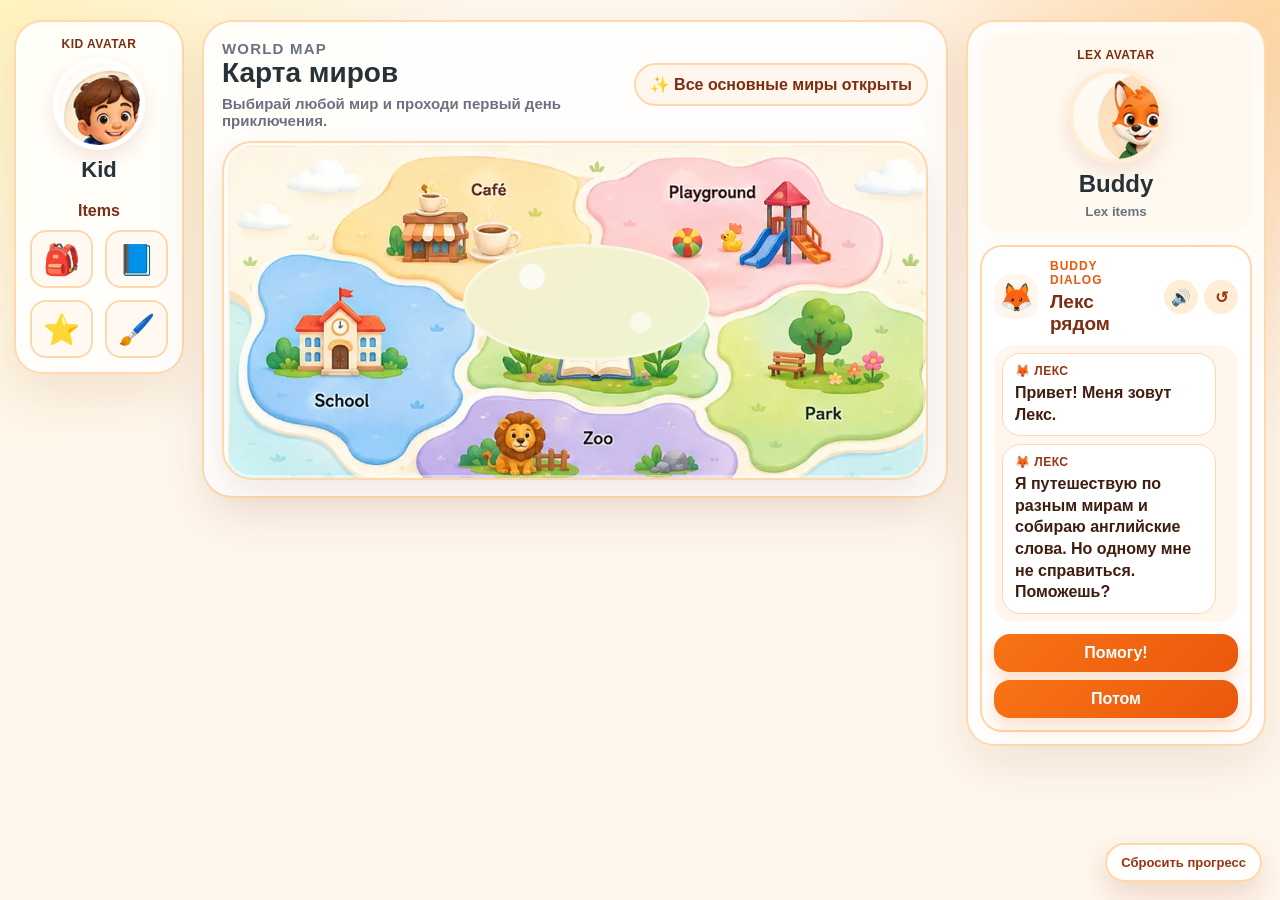
==== commit 1ee7e7c3: "Update website" ====
--- a/index.html
+++ b/index.html
@@ -9,6 +9,7 @@
   </head>
   <body>
     <main id="app"></main>
+    <script src="image-assets.js"></script>
     <script src="content.js"></script>
     <script src="app.js"></script>
   </body>
--- a/styles.css
+++ b/styles.css
@@ -1585,7 +1585,7 @@
   aspect-ratio: 893 / 429;
   border-radius: 30px;
   border: 2px solid #fed7aa;
-  background: url("assets/images/ui/world-map-polished.png") center / cover no-repeat;
+  background: var(--world-map-bg, #f7f4dc) center / cover no-repeat;
   box-shadow: inset 0 0 0 3px rgba(255,255,255,.45), 0 16px 34px rgba(124,45,18,.10);
 }
 
@@ -1623,8 +1623,8 @@
   background-position: center;
   background-color: #fff7ed;
 }
-.kid-avatar-face { background-image: url("assets/images/ui/kid-avatar-polished.png"); }
-.lex-avatar-big { background-image: url("assets/images/ui/lex-avatar-polished.png"); }
+.kid-avatar-face { background-image: var(--kid-avatar-bg); }
+.lex-avatar-big { background-image: var(--lex-avatar-bg); }
 
 .kid-panel,
 .lex-side { border-radius: 28px; }
@@ -1667,3 +1667,21 @@
   }
   .world-region-icon, .world-region strong { display: block; }
 }
+
+
+/* v31: Vocabulary Garden is completely hidden on the visual map until first vocabulary is learned. */
+.vocab-hidden-cover {
+  position: absolute;
+  left: 34.1%;
+  top: 30.2%;
+  width: 35.2%;
+  height: 34.8%;
+  z-index: 5;
+  pointer-events: none;
+  border-radius: 48% 52% 48% 52%;
+  background:
+    radial-gradient(circle at 28% 28%, rgba(255,255,255,.75) 0 6%, transparent 7%),
+    radial-gradient(circle at 72% 67%, rgba(255,255,255,.55) 0 5%, transparent 6%),
+    linear-gradient(145deg, #f6f0cf, #eef4cf);
+  box-shadow: inset 0 0 0 3px rgba(255,255,255,.42);
+}
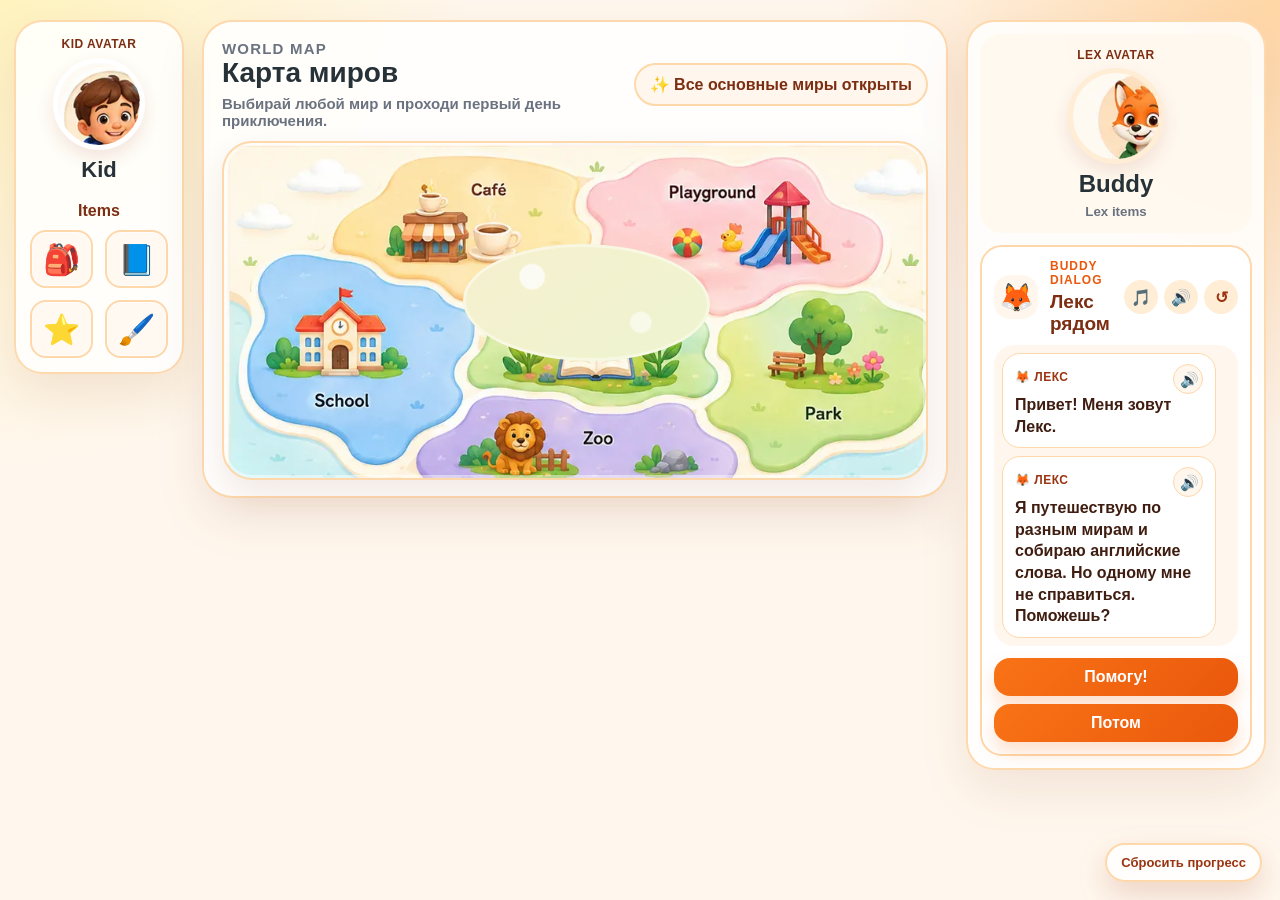
==== commit db5e17e3: "озвучка и музыка" ====
--- a/index.html
+++ b/index.html
@@ -11,6 +11,7 @@
     <main id="app"></main>
     <script src="image-assets.js"></script>
     <script src="content.js"></script>
+    <script src="audio-assets.js"></script>
     <script src="app.js"></script>
   </body>
 </html>
--- a/styles.css
+++ b/styles.css
@@ -1685,3 +1685,39 @@
     linear-gradient(145deg, #f6f0cf, #eef4cf);
   box-shadow: inset 0 0 0 3px rgba(255,255,255,.42);
 }
+
+
+/* v32 stored audio */
+.lex-message-topline {
+  display: flex;
+  align-items: center;
+  justify-content: space-between;
+  gap: 8px;
+}
+.lex-message-audio {
+  flex: 0 0 auto;
+  width: 30px;
+  height: 30px;
+  border-radius: 999px;
+  border: 1px solid #fed7aa;
+  background: #fff7ed;
+  cursor: pointer;
+  font-size: 15px;
+  line-height: 1;
+}
+.lex-message-audio:hover {
+  transform: translateY(-1px);
+}
+
+/* v33 background soundtrack */
+.music-toggle {
+  transition: opacity .18s ease, transform .18s ease, background .18s ease;
+}
+.music-toggle:hover {
+  transform: translateY(-1px);
+  background: #ffdfbd;
+}
+.music-toggle.off {
+  opacity: .58;
+  filter: grayscale(.25);
+}
